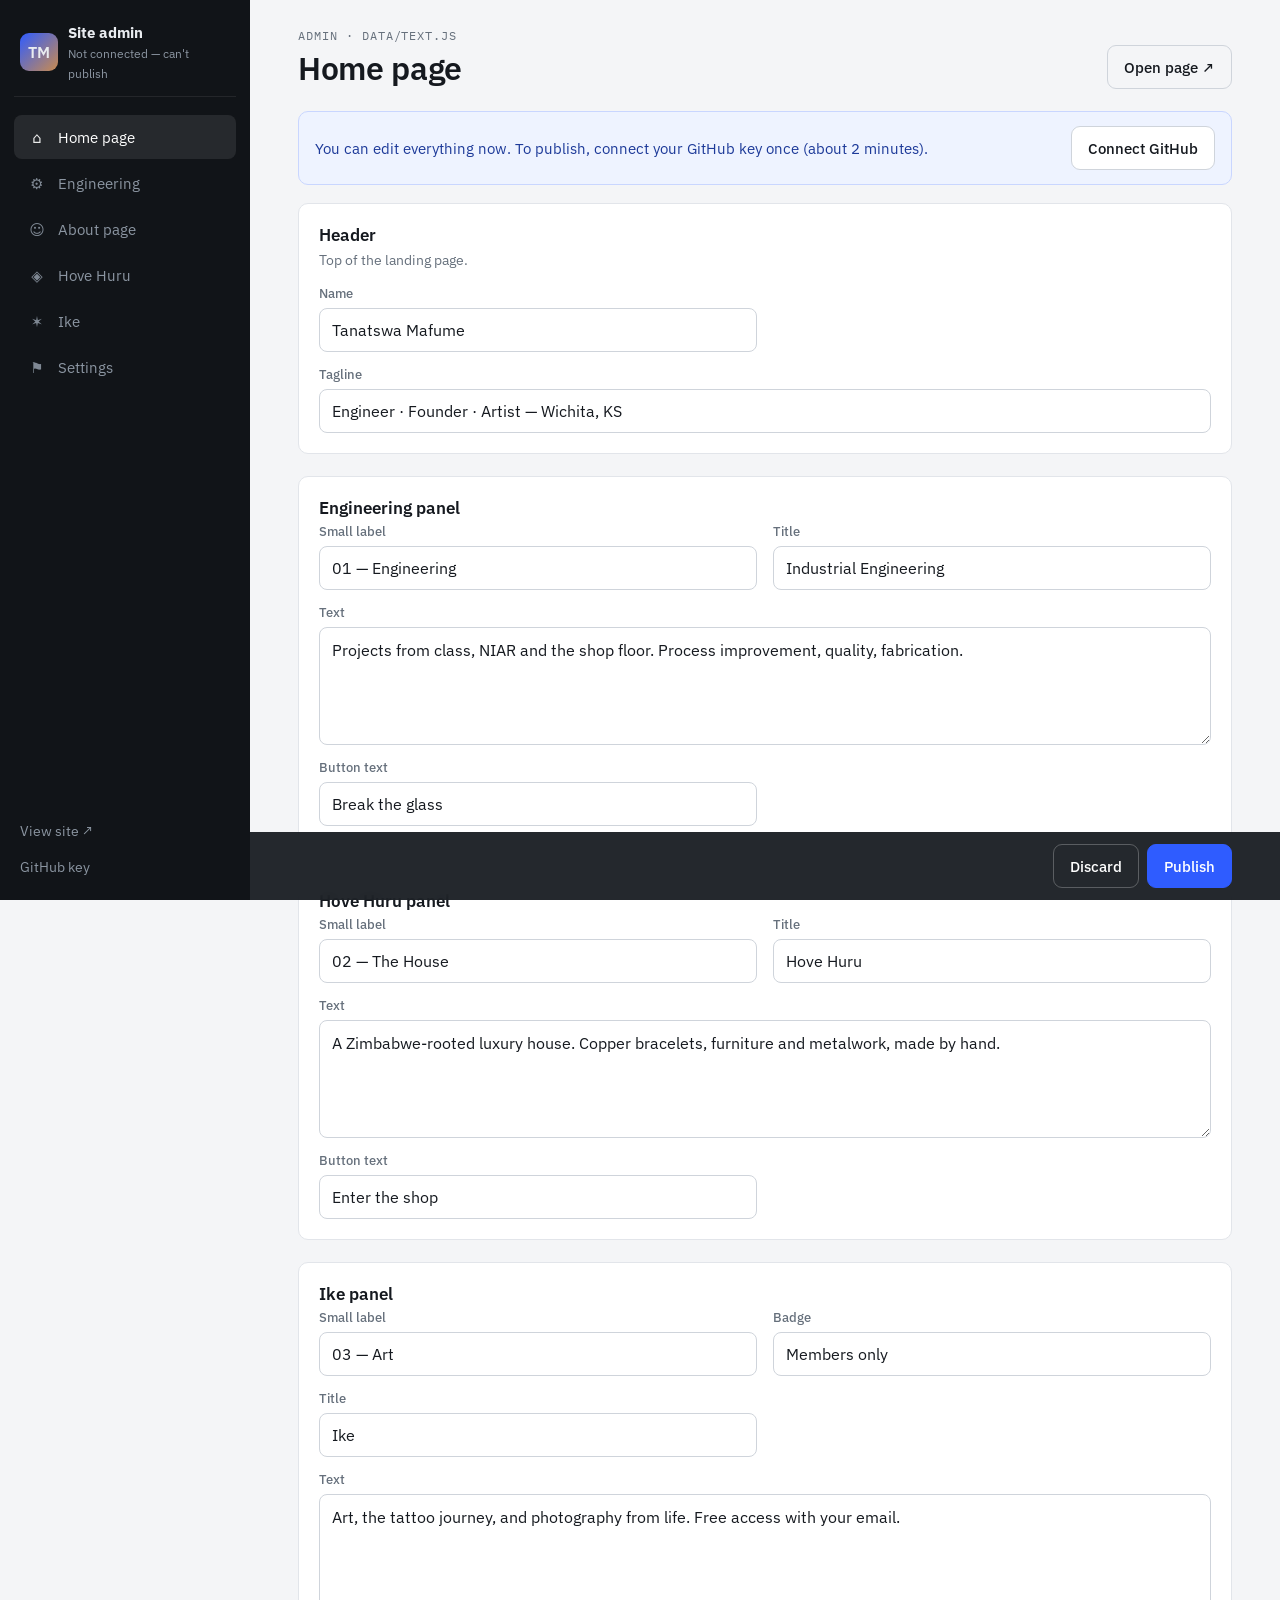
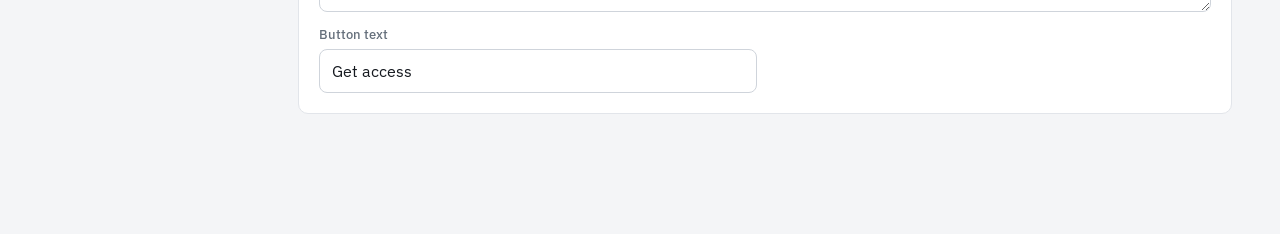
==== admin/index.html @ c2500a02 "Add site admin: edit every section's text and photos, publish to GitHub - /admin/ with tabs for Home" ====
<!doctype html>
<html lang="en">
<head>
<meta charset="utf-8">
<meta name="viewport" content="width=device-width, initial-scale=1">
<meta name="robots" content="noindex, nofollow">
<title>Admin — Tanatswa Mafume</title>
<link rel="preconnect" href="https://fonts.googleapis.com">
<link rel="preconnect" href="https://fonts.gstatic.com" crossorigin>
<link href="https://fonts.googleapis.com/css2?family=IBM+Plex+Sans:wght@400;500;600&family=IBM+Plex+Mono:wght@500&display=swap" rel="stylesheet">
<link rel="stylesheet" href="admin.css">
</head>
<body>
  <aside class="side">
    <div class="me">
      <div class="logo">TM</div>
      <div><b>Site admin</b><span id="connState">Not connected</span></div>
    </div>
    <nav class="tabs" id="tabs" aria-label="Sections"></nav>
    <div class="side-foot">
      <a href="../" target="_blank" rel="noopener">View site ↗</a>
      <button type="button" class="link" id="openToken">GitHub key</button>
    </div>
  </aside>

  <main class="main">
    <header class="top">
      <div>
        <p class="crumb" id="crumb">Admin</p>
        <h1 id="pageTitle">Loading…</h1>
      </div>
      <a class="btn ghost" id="openPage" href="../" target="_blank" rel="noopener">Open page ↗</a>
    </header>
    <div id="notice" class="notice" hidden></div>
    <div id="view" class="view"></div>
  </main>

  <div class="savebar" id="savebar" hidden>
    <span id="dirtyText">Unsaved changes</span>
    <div class="savebar-actions">
      <button type="button" class="btn ghost" id="discard">Discard</button>
      <button type="button" class="btn primary" id="publish">Publish</button>
    </div>
  </div>

  <dialog id="tokenDlg">
    <form method="dialog" class="dlg">
      <h2>Connect your GitHub</h2>
      <p>The admin saves changes by updating your site's files on GitHub. It needs a key that only lets it edit <b>this one website</b>. You make it once; it's stored only in this browser.</p>
      <ol class="steps">
        <li>Open <a href="https://github.com/settings/personal-access-tokens/new" target="_blank" rel="noopener">GitHub → New fine-grained token</a>.</li>
        <li><b>Token name:</b> Website admin. <b>Expiration:</b> 90 days.</li>
        <li><b>Repository access:</b> Only select repositories → <b>Portfolio_Website</b>.</li>
        <li><b>Permissions → Repository → Contents:</b> Read and write.</li>
        <li>Tap <b>Generate token</b>, copy it, and paste it below.</li>
      </ol>
      <label class="field"><span>GitHub key</span><input type="password" id="tokenInput" autocomplete="off" spellcheck="false" placeholder="github_pat_…"></label>
      <p class="small" id="tokenMsg"></p>
      <div class="dlg-actions">
        <button type="button" class="btn ghost" id="forgetToken">Forget key</button>
        <span style="flex:1"></span>
        <button type="button" class="btn ghost" id="closeToken">Cancel</button>
        <button type="button" class="btn primary" id="saveToken">Connect</button>
      </div>
    </form>
  </dialog>

  <div class="toast" id="toast" role="status" aria-live="polite"></div>

<script src="admin.js"></script>
</body>
</html>
---- admin/admin.css ----
:root {
  --bg: #f4f5f7; --panel: #fff; --fg: #15191f; --muted: #66707c; --line: #e2e5ea; --line2: #cfd4db;
  --side: #111418; --side-fg: #e9ecf0; --side-muted: #8b95a1;
  --accent: #2f5cff; --accent-fg: #fff; --ok: #1d8a4e; --warn: #b26a00; --bad: #c62828;
  --radius: 10px;
  font-family: "IBM Plex Sans", system-ui, -apple-system, sans-serif;
}
* { box-sizing: border-box; }
html, body { margin: 0; }
body { background: var(--bg); color: var(--fg); display: grid; grid-template-columns: 250px 1fr; min-height: 100vh; -webkit-font-smoothing: antialiased; }
a { color: var(--accent); }
button, input, textarea, select { font: inherit; color: inherit; }

/* Sidebar */
.side { background: var(--side); color: var(--side-fg); position: sticky; top: 0; height: 100vh; display: flex; flex-direction: column; padding: 18px 14px; gap: 18px; }
.me { display: flex; gap: 10px; align-items: center; padding: 4px 6px 14px; border-bottom: 1px solid #ffffff14; }
.logo { width: 38px; height: 38px; border-radius: 9px; display: grid; place-items: center; font-weight: 600; background: linear-gradient(135deg, #2f5cff, #c98b4f); }
.me b { display: block; font-size: .95rem; }
.me span { font-size: .78rem; color: var(--side-muted); }
.me span.on { color: #6fdc9b; }
.tabs { display: flex; flex-direction: column; gap: 2px; overflow-y: auto; }
.tabs button { text-align: left; background: none; border: 0; color: var(--side-muted); padding: 10px 12px; border-radius: 8px; cursor: pointer; display: flex; gap: 10px; align-items: center; font-size: .93rem; min-height: 44px; }
.tabs button:hover { background: #ffffff0d; color: var(--side-fg); }
.tabs button[aria-current="true"] { background: #ffffff17; color: #fff; }
.tabs .dot { width: 8px; height: 8px; border-radius: 50%; background: var(--warn); margin-left: auto; display: none; }
.tabs button.dirty .dot { display: block; }
.tabs .ico { width: 22px; text-align: center; opacity: .9; }
.side-foot { margin-top: auto; display: flex; flex-direction: column; gap: 6px; font-size: .88rem; padding: 0 6px; }
.side-foot a, .side-foot .link { color: var(--side-muted); text-decoration: none; background: none; border: 0; padding: 6px 0; text-align: left; cursor: pointer; }
.side-foot a:hover, .side-foot .link:hover { color: #fff; }

/* Main */
.main { padding: 28px clamp(16px, 4vw, 48px) 120px; min-width: 0; }
.top { display: flex; justify-content: space-between; align-items: end; gap: 16px; margin-bottom: 22px; flex-wrap: wrap; }
.crumb { margin: 0 0 4px; font-family: "IBM Plex Mono", monospace; font-size: .75rem; letter-spacing: .08em; text-transform: uppercase; color: var(--muted); }
h1 { margin: 0; font-size: clamp(1.5rem, 3vw, 2rem); font-weight: 600; letter-spacing: -.01em; }
.view { display: grid; gap: 22px; max-width: 980px; }

.card { background: var(--panel); border: 1px solid var(--line); border-radius: var(--radius); padding: 20px; }
.card > h2 { font-size: 1.05rem; margin: 0 0 4px; font-weight: 600; }
.card > .sub { margin: 0 0 16px; color: var(--muted); font-size: .9rem; }
.grid2 { display: grid; grid-template-columns: 1fr 1fr; gap: 14px 16px; }
.full { grid-column: 1 / -1; }

.field { display: grid; gap: 6px; }
.field > span { font-size: .8rem; font-weight: 500; color: var(--muted); }
.field input[type=text], .field input[type=email], .field input[type=url], .field input[type=number], .field input[type=password], .field textarea, .field select {
  width: 100%; border: 1px solid var(--line2); border-radius: 8px; padding: 10px 12px; background: #fff; min-height: 44px; font-size: 16px;
}
.field textarea { min-height: 96px; resize: vertical; line-height: 1.5; }
.field input:focus, .field textarea:focus, .field select:focus { outline: 2px solid var(--accent); outline-offset: -1px; border-color: transparent; }
.field .hint { font-size: .78rem; color: var(--muted); }
.check { display: flex; gap: 10px; align-items: center; min-height: 44px; font-size: .92rem; }
.check input { width: 20px; height: 20px; accent-color: var(--accent); }

/* Image field */
.imgfield { display: grid; grid-template-columns: 120px 1fr; gap: 12px; align-items: center; }
.thumb { width: 120px; aspect-ratio: 4 / 3; border-radius: 8px; background: repeating-linear-gradient(135deg, #eef0f3 0 10px, #f6f7f9 10px 20px) center / cover no-repeat; border: 1px solid var(--line); position: relative; overflow: hidden; }
.thumb.pending::after { content: "NEW"; position: absolute; top: 6px; left: 6px; background: var(--warn); color: #fff; font-size: .62rem; font-weight: 600; padding: 2px 6px; border-radius: 4px; letter-spacing: .05em; }
.imgbtns { display: flex; gap: 8px; flex-wrap: wrap; }
.imgbtns input[type=text] { flex: 1 1 220px; }

/* List editor */
.list { display: grid; gap: 10px; }
.item { border: 1px solid var(--line); border-radius: 10px; background: #fcfcfd; }
.item > header { display: flex; align-items: center; gap: 12px; padding: 10px 12px; cursor: pointer; min-height: 60px; }
.item > header .mini { width: 52px; height: 40px; border-radius: 6px; flex: none; background: #eef0f3 center / cover no-repeat; border: 1px solid var(--line); }
.item > header .ttl { flex: 1; min-width: 0; }
.item > header .ttl b { display: block; font-weight: 500; white-space: nowrap; overflow: hidden; text-overflow: ellipsis; }
.item > header .ttl small { color: var(--muted); font-size: .78rem; }
.item .ctrls { display: flex; gap: 4px; }
.iconbtn { width: 40px; height: 40px; border: 1px solid var(--line); background: #fff; border-radius: 8px; cursor: pointer; font-size: 1rem; display: grid; place-items: center; }
.iconbtn:hover { border-color: var(--line2); background: #f3f5f8; }
.iconbtn.del:hover { color: var(--bad); border-color: #f1c4c4; background: #fff5f5; }
.item .body { padding: 6px 14px 16px; border-top: 1px solid var(--line); display: none; }
.item.open .body { display: block; }
.item.open > header { background: #f3f5f8; border-radius: 10px 10px 0 0; }
.addrow { display: flex; gap: 10px; margin-top: 12px; }

/* Buttons */
.btn { display: inline-flex; align-items: center; justify-content: center; gap: 8px; min-height: 44px; padding: 0 16px; border-radius: 9px; border: 1px solid var(--line2); background: #fff; cursor: pointer; font-weight: 500; text-decoration: none; color: var(--fg); font-size: .92rem; }
.btn:hover { border-color: #b7bec8; }
.btn.primary { background: var(--accent); border-color: var(--accent); color: var(--accent-fg); }
.btn.primary:hover { filter: brightness(1.08); }
.btn:disabled { opacity: .55; cursor: wait; }
.btn.ghost { background: transparent; }

.savebar { position: fixed; left: 250px; right: 0; bottom: 0; z-index: 50; display: flex; align-items: center; justify-content: space-between; gap: 12px; padding: 12px clamp(16px, 4vw, 48px); background: #15191fee; color: #fff; backdrop-filter: blur(8px); animation: rise .25s ease-out; }
.savebar .btn.ghost { color: #fff; border-color: #ffffff40; }
.savebar-actions { display: flex; gap: 8px; }
@keyframes rise { from { transform: translateY(100%); } }

.notice { max-width: 980px; margin-bottom: 18px; border-radius: 10px; padding: 14px 16px; background: #fff7e6; border: 1px solid #f3d39b; color: #6b4200; font-size: .92rem; display: flex; gap: 12px; align-items: center; justify-content: space-between; flex-wrap: wrap; }
.notice.info { background: #eef3ff; border-color: #c9d6ff; color: #1d3a99; }
.notice.ok { background: #ecf8f1; border-color: #bfe6cf; color: #145c35; }

.toast { position: fixed; left: 50%; bottom: 84px; transform: translateX(-50%) translateY(20px); background: #15191f; color: #fff; padding: 12px 18px; border-radius: 10px; font-size: .92rem; opacity: 0; pointer-events: none; transition: .25s; z-index: 60; max-width: calc(100% - 32px); }
.toast.show { opacity: 1; transform: translateX(-50%); }

dialog { border: 0; border-radius: 14px; padding: 0; width: min(560px, 100% - 24px); box-shadow: 0 30px 80px #0006; }
dialog::backdrop { background: #0b0d10aa; }
.dlg { padding: 24px; display: grid; gap: 14px; }
.dlg h2 { margin: 0; font-size: 1.3rem; }
.dlg p { margin: 0; color: #3c4450; line-height: 1.5; }
.steps { margin: 0; padding-left: 20px; display: grid; gap: 6px; font-size: .92rem; line-height: 1.45; }
.dlg-actions { display: flex; gap: 8px; align-items: center; flex-wrap: wrap; }
.small { font-size: .85rem; color: var(--muted); min-height: 1.2em; }
.small.bad { color: var(--bad); } .small.ok { color: var(--ok); }

.progress { height: 6px; border-radius: 6px; background: #ffffff26; overflow: hidden; width: 160px; }
.progress i { display: block; height: 100%; width: 0; background: #6fdc9b; transition: width .2s; }

@media (max-width: 860px) {
  body { grid-template-columns: 1fr; }
  .side { position: sticky; top: 0; z-index: 40; height: auto; flex-direction: column; padding: 10px 12px; gap: 8px; }
  .me { padding: 0 2px 8px; }
  .tabs { flex-direction: row; overflow-x: auto; }
  .tabs button { white-space: nowrap; }
  .side-foot { display: none; }
  .savebar { left: 0; }
  .grid2 { grid-template-columns: 1fr; }
  .imgfield { grid-template-columns: 90px 1fr; }
  .thumb { width: 90px; }
  .main { padding-left: 12px; padding-right: 12px; }
  .card { padding: 16px 12px; }
  .item > header { gap: 8px; padding: 8px; }
  .item > header .mini { width: 40px; height: 32px; }
  .item .ctrls { gap: 2px; }
  .iconbtn { width: 34px; height: 34px; font-size: .9rem; }
  .iconbtn.dup { display: none; }
  .savebar { flex-wrap: wrap; }
  #dirtyText { font-size: .85rem; }
}
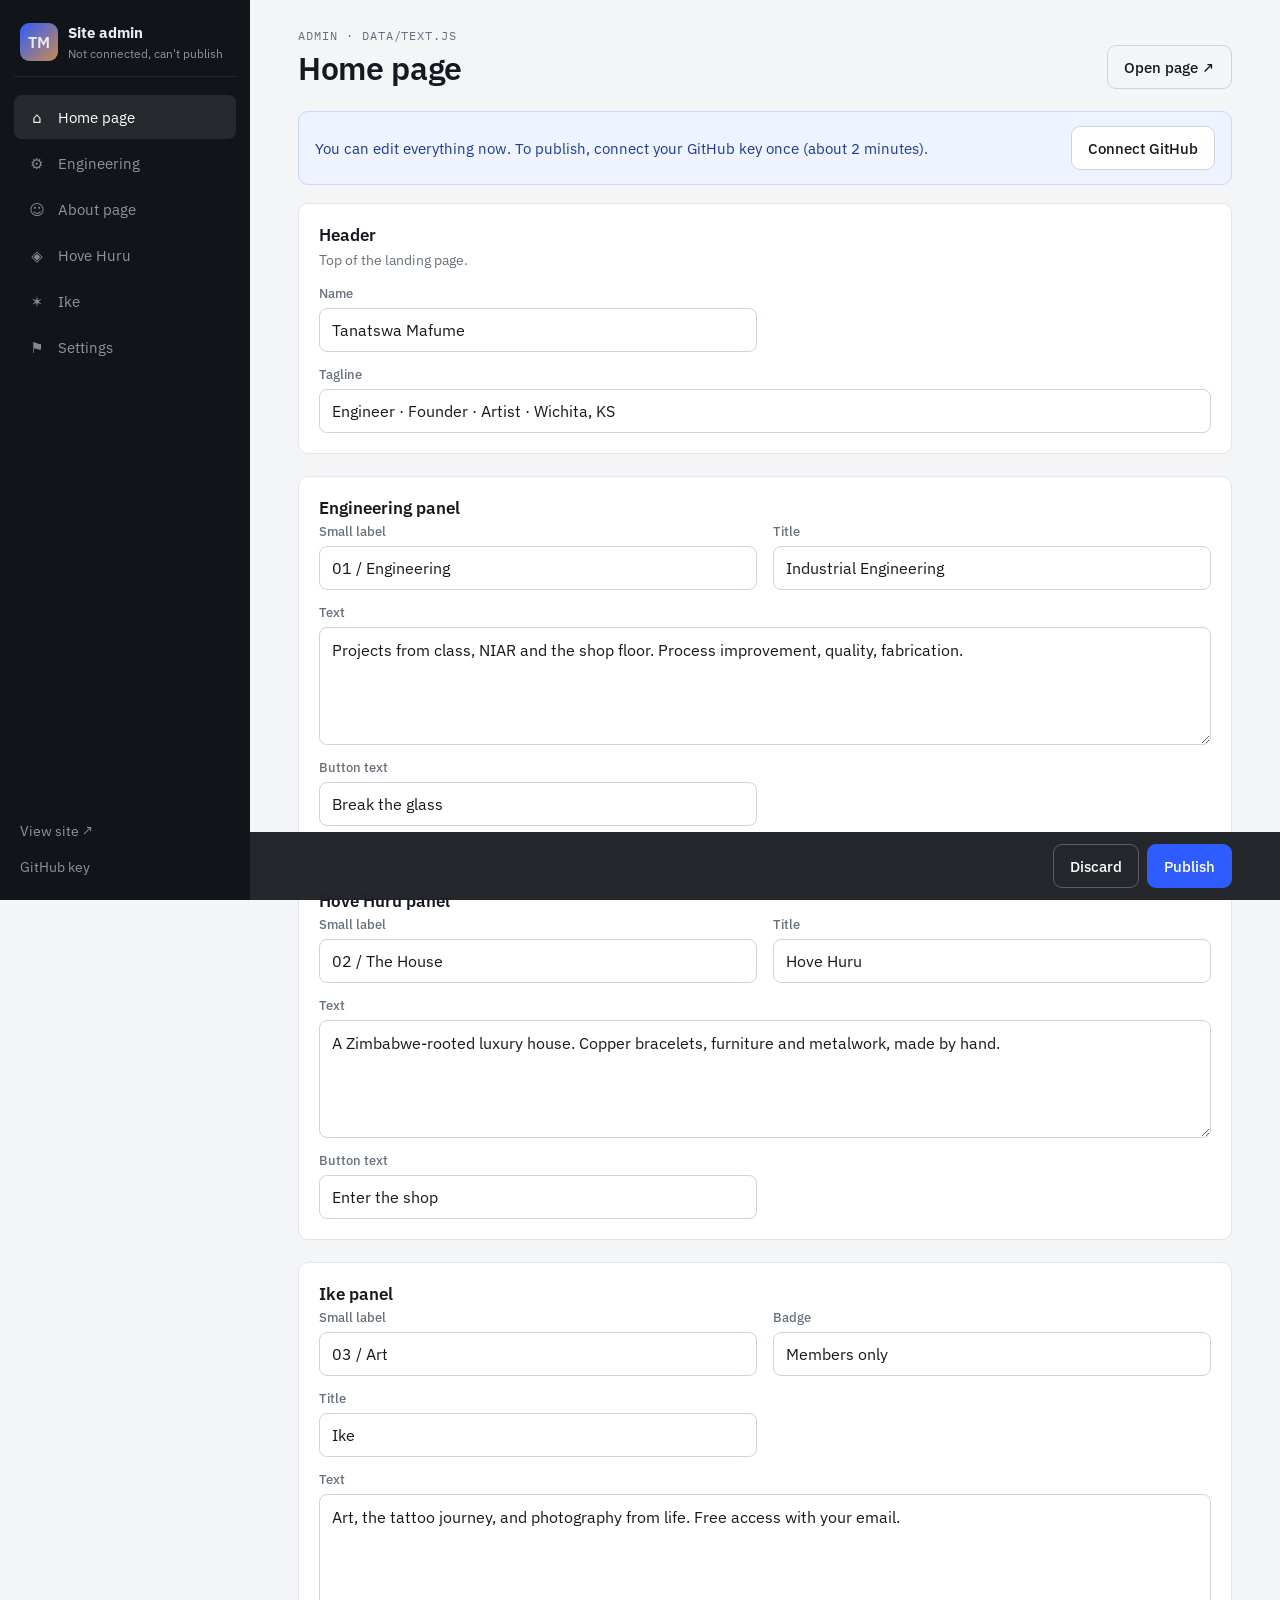
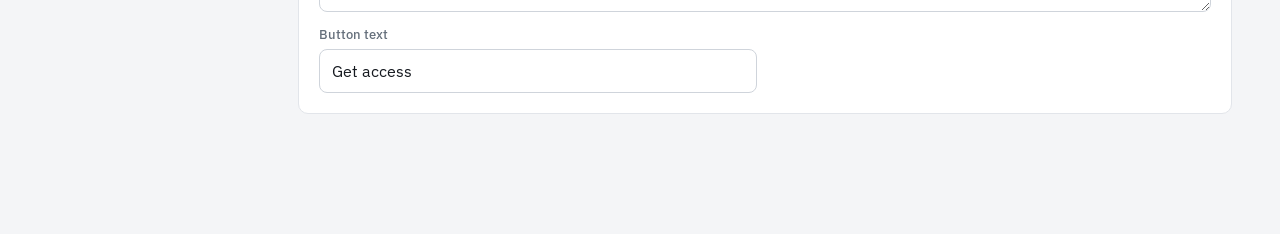
==== commit f296cf11: "Remove em/en dashes from all site copy, titles and admin labels Rewrote each line with commas, full " ====
--- a/admin/index.html
+++ b/admin/index.html
@@ -4,11 +4,11 @@
 <meta charset="utf-8">
 <meta name="viewport" content="width=device-width, initial-scale=1">
 <meta name="robots" content="noindex, nofollow">
-<title>Admin — Tanatswa Mafume</title>
+<title>Admin | Tanatswa Mafume</title>
 <link rel="preconnect" href="https://fonts.googleapis.com">
 <link rel="preconnect" href="https://fonts.gstatic.com" crossorigin>
 <link href="https://fonts.googleapis.com/css2?family=IBM+Plex+Sans:wght@400;500;600&family=IBM+Plex+Mono:wght@500&display=swap" rel="stylesheet">
-<link rel="stylesheet" href="admin.css">
+<link rel="stylesheet" href="admin.css?v=20261031181204">
 </head>
 <body>
   <aside class="side">
@@ -67,6 +67,6 @@
 
   <div class="toast" id="toast" role="status" aria-live="polite"></div>
 
-<script src="admin.js"></script>
+<script src="admin.js?v=20261031181204"></script>
 </body>
 </html>
